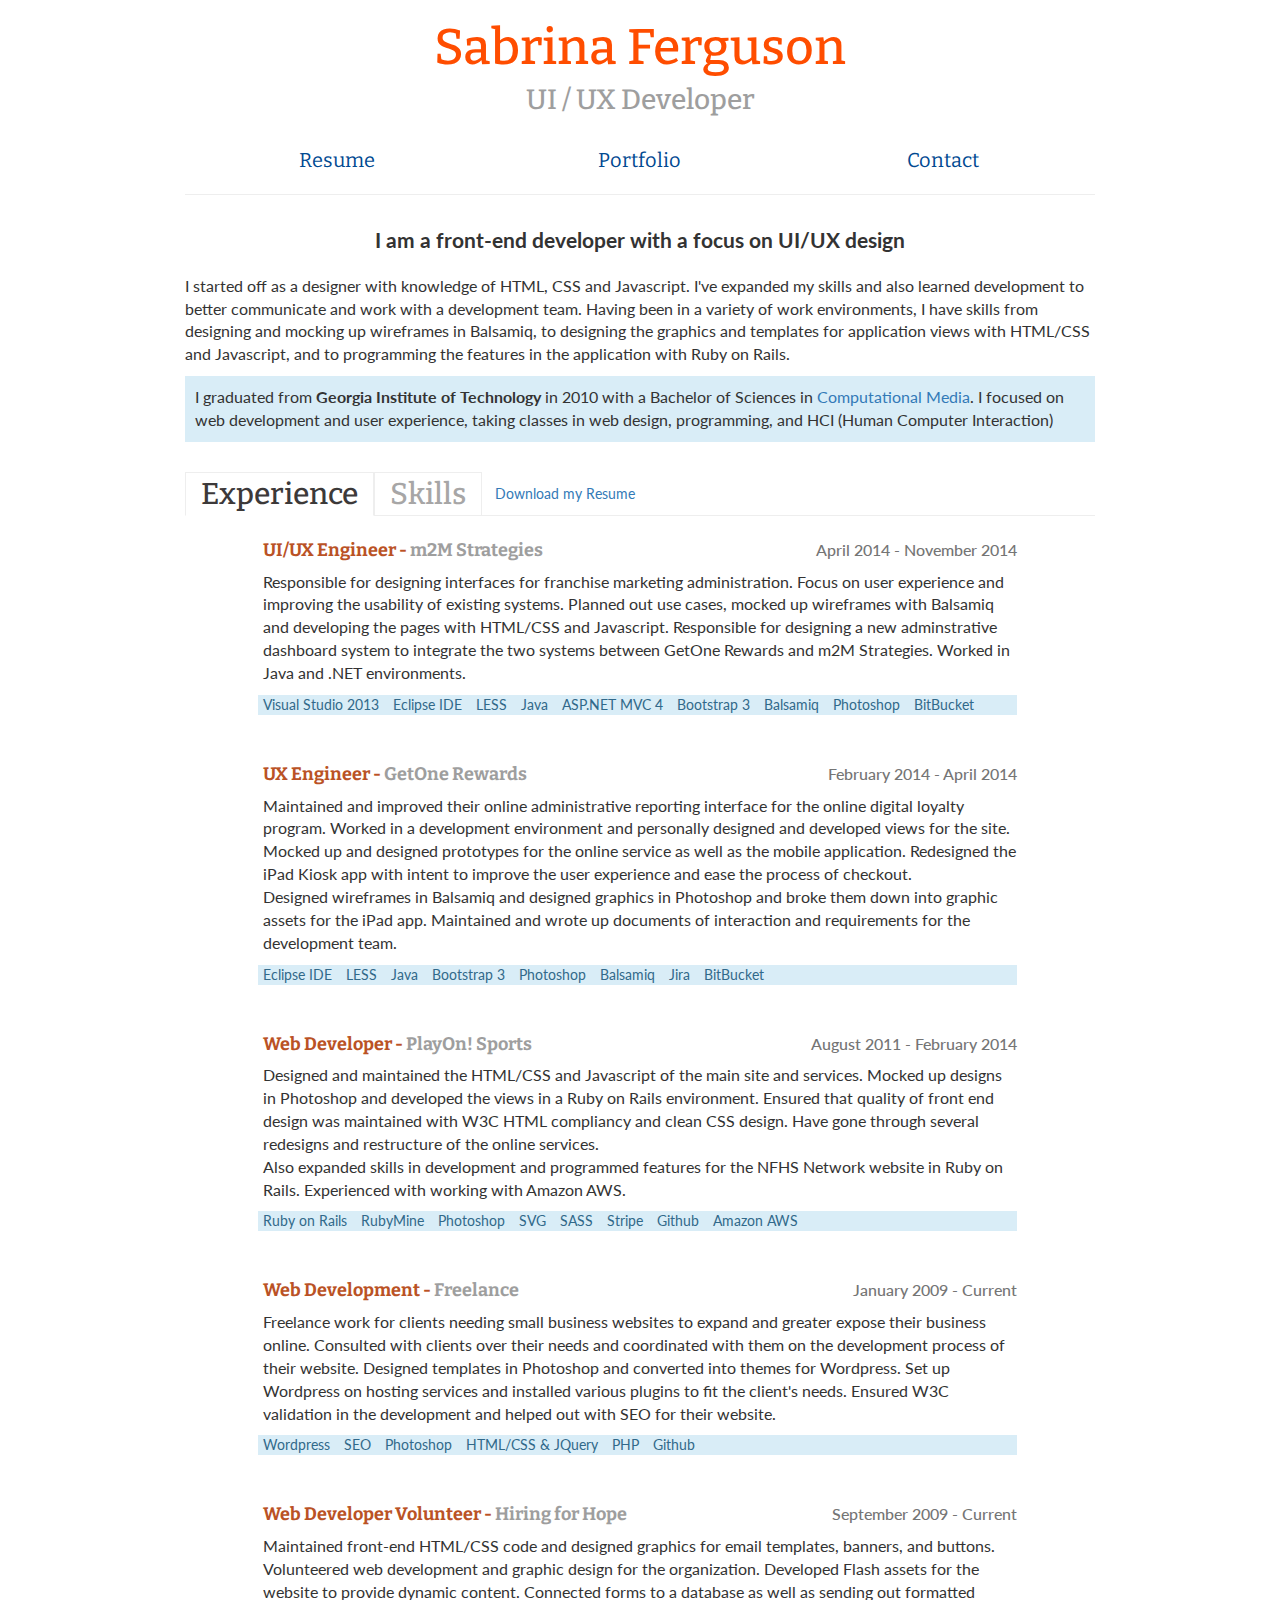
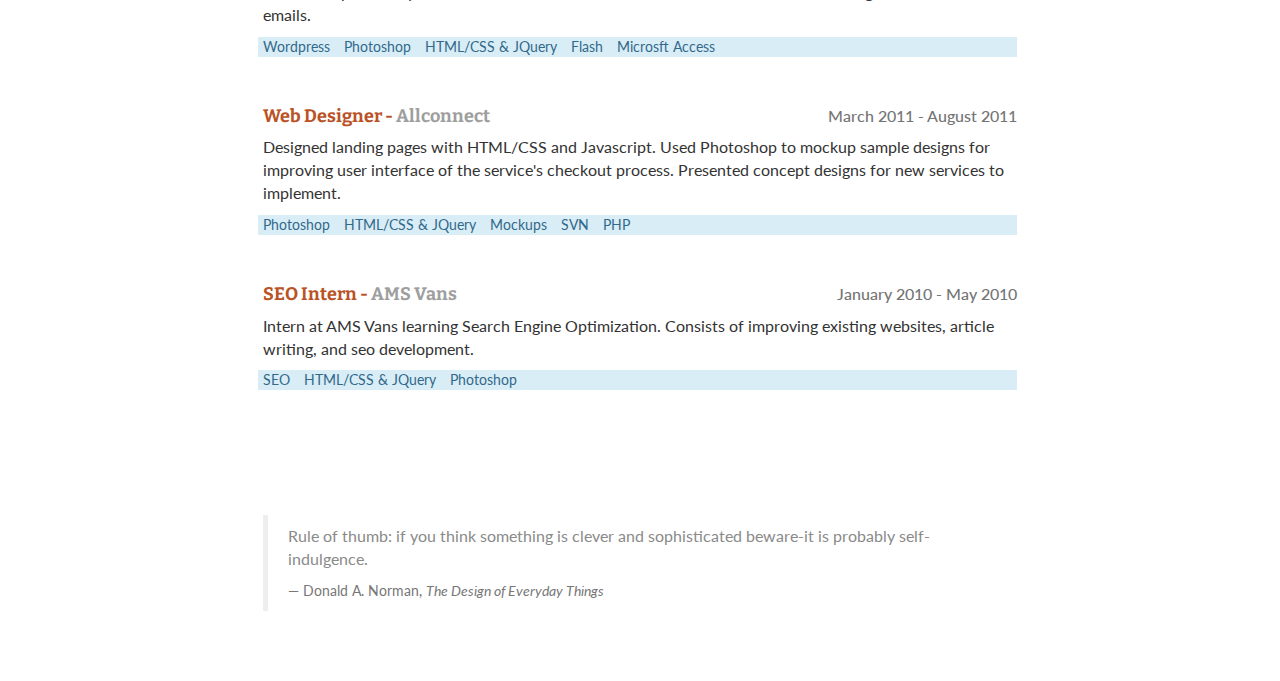
==== index.html @ 0157bbe9 "First commit" ====
<!DOCTYPE html>
<html lang="en">
  <head>
    <meta charset="utf-8">
    <meta http-equiv="X-UA-Compatible" content="IE=edge">
    <meta name="viewport" content="width=device-width, initial-scale=1">
    <title>Sabrina Ferguson - Portfolio</title>

    <link href="css/bootstrap.min.css" rel="stylesheet">
    <link href='http://fonts.googleapis.com/css?family=Lato:400,700|Bitter:400,700' rel='stylesheet' type='text/css'>
    <link href="css/style.css" rel="stylesheet">

    <!--[if lt IE 9]>
      <script src="https://oss.maxcdn.com/html5shiv/3.7.2/html5shiv.min.js"></script>
      <script src="https://oss.maxcdn.com/respond/1.4.2/respond.min.js"></script>
    <![endif]-->
  </head>
  <body>
    
    <div class="container">
      <div class="row header">
        <div class="col-md-12">
          <h1 class="name">Sabrina Ferguson</h1>
          <h2 class="role">UI / UX Developer</h2>
        </div>
      </div><!-- header -->
      <div class="row navigation">
        <div class="col-md-4 col-xs-12">
          <a href="index.html" class="serif">Resume</a>
        </div>
        <div class="col-md-4 col-xs-12">
          <a href="portfolio.html" class="serif">Portfolio</a>
        </div>
        <div class="col-md-4 col-xs-12">
          <a href="contact.html" class="serif">Contact</a>
        </div>
      </div>
      <hr>
      <div class="row body">
        <div class="col-md-12">
          <p class="lead text-center"><strong>I am a front-end developer with a focus on UI/UX design</strong></p>
          <p>I started off as a designer with knowledge of HTML, CSS and Javascript. I've expanded my skills and also learned development to better communicate and work with a development team. Having been in a variety of work environments, I have skills from designing and mocking up wireframes in Balsamiq, to designing the graphics and templates for application views with HTML/CSS and Javascript, and to programming the features in the application with Ruby on Rails.</p>
          <p class="bg-info school">I graduated from <strong>Georgia Institute of Technology</strong> in 2010 with a Bachelor of Sciences in <a href="http://cm.lmc.gatech.edu/" target="_blank" title="Learn more about Computational Media">Computational Media</a>. I focused on web development and user experience, taking classes in web design, programming, and HCI (Human Computer Interaction)</p>
          <br>
          <ul class="resume-tabs">            
            <li>
              <h2 class="experience-tab active">Experience</h2>
            </li>
            <li>
              <h2 class="skills-tab">Skills</h2>
            </li>
            <li>
              <a href="Sabrina-Resume-2014.pdf" class="resume-download btn btn-link" target="_blank" title="Sabrina Ferguon - Resume">Download my Resume</a>
            </li>
          </ul>
          <div class="row experience-body">
            <div class="job col-md-10 col-md-offset-1">
              <div class="row">
                <div class="col-md-8 col-xs-12">
                  <h4 class="position pull-left">UI/UX Engineer - <span class="company">m2M Strategies</span></h4>
                </div>
                <div class="col-md-4 col-xs-12">
                  <h6 class="date pull-right">April 2014 - November 2014</h6>
                </div>
              </div>
              <div class="row">
                <div class="col-md-12">
                  <p>Responsible for designing interfaces for franchise marketing administration. 
Focus on user experience and improving the usability of existing systems. Planned out use cases, mocked up wireframes with Balsamiq and developing the pages with HTML/CSS and Javascript. Responsible for designing a new adminstrative dashboard system to integrate the two systems between GetOne Rewards and m2M Strategies. Worked in Java and .NET environments.</p>
                  <ul class="list-inline bg-info">
                    <li>Visual Studio 2013</li>
                    <li>Eclipse IDE</li>
                    <li>LESS</li>
                    <li>Java</li>
                    <li>ASP.NET MVC 4</li>
                    <li>Bootstrap 3</li>
                    <li>Balsamiq</li>
                    <li>Photoshop</li>
                    <li>BitBucket</li>
                  </ul>
                </div>
              </div>          
            </div><!-- job -->
            <div class="job col-md-10 col-md-offset-1">
              <div class="row">
                <div class="col-md-8 col-xs-12">
                  <h4 class="position pull-left">UX Engineer - <span class="company">GetOne Rewards</span></h4>
                </div>
                <div class="col-md-4 col-xs-12">
                  <h6 class="date pull-right">February 2014 - April 2014</h6>
                </div>
              </div>
              <div class="row">
                <div class="col-md-12">
                  <p>Maintained and improved their online administrative reporting interface for the online digital loyalty program. Worked in a development environment and personally designed and developed views for the site. Mocked up and designed prototypes for the online service as well as the mobile application. Redesigned the iPad Kiosk app with intent to improve the user experience and ease the process of checkout. <br>Designed wireframes in Balsamiq and designed graphics in Photoshop and broke them down into graphic assets for the iPad app. Maintained and wrote up documents of interaction and requirements for the development team.</p>
                  <ul class="list-inline bg-info">
                    <li>Eclipse IDE</li>
                    <li>LESS</li>
                    <li>Java</li>
                    <li>Bootstrap 3</li>
                    <li>Photoshop</li>
                    <li>Balsamiq</li>
                    <li>Jira</li>
                    <li>BitBucket</li>
                  </ul>
                </div>
              </div>          
            </div><!-- job -->
            <div class="job col-md-10 col-md-offset-1">
              <div class="row">
                <div class="col-md-8 col-xs-12">
                  <h4 class="position pull-left">Web Developer - <span class="company">PlayOn! Sports</span></h4>
                </div>
                <div class="col-md-4 col-xs-12">
                  <h6 class="date pull-right">August 2011 - February 2014</h6>
                </div>
              </div>
              <div class="row">
                <div class="col-md-12">
                  <p>Designed and maintained the HTML/CSS and Javascript of the main site and services. Mocked up designs in Photoshop and developed the views in a Ruby on Rails environment. Ensured that quality of front end design was maintained with W3C HTML compliancy and clean CSS design. Have gone through several redesigns and restructure of the online services.<br>Also expanded skills in development and programmed features for the NFHS Network website in Ruby on Rails. Experienced with working with Amazon AWS.</p>
                  <ul class="list-inline bg-info">
                    <li>Ruby on Rails</li>
                    <li>RubyMine</li>
                    <li>Photoshop</li>
                    <li>SVG</li>
                    <li>SASS</li>
                    <li>Stripe</li>
                    <li>Github</li>
                    <li>Amazon AWS</li>
                  </ul>
                </div>
              </div>          
            </div><!-- job -->
            <div class="job col-md-10 col-md-offset-1">
              <div class="row">
                <div class="col-md-8 col-xs-12">
                  <h4 class="position pull-left pull-left">Web Development - <span class="company">Freelance</span></h4>
                </div>
                <div class="col-md-4 col-xs-12">
                  <h6 class="date pull-right">January 2009 - Current</h6>
                </div>
              </div>
              <div class="row">
                <div class="col-md-12">
                  <p>Freelance work for clients needing small business websites to expand and greater expose their business online. Consulted with clients over their needs and coordinated with them on the development process of their website. Designed templates in Photoshop and converted into themes for Wordpress. Set up Wordpress on hosting services and installed various plugins to fit the client's needs. Ensured W3C validation in the development and helped out with SEO for their website.</p>
                  <ul class="list-inline bg-info">
                    <li>Wordpress</li>
                    <li>SEO</li>
                    <li>Photoshop</li>
                    <li>HTML/CSS &amp; JQuery</li>
                    <li>PHP</li>
                    <li>Github</li>
                  </ul>
                </div>
              </div>          
            </div><!-- job -->
            <div class="job col-md-10 col-md-offset-1">
              <div class="row">
                <div class="col-md-8 col-xs-12">
                  <h4 class="position pull-left">Web Developer Volunteer - <span class="company">Hiring for Hope</span></h4>
                </div>
                <div class="col-md-4 col-xs-12">
                  <h6 class="date pull-right">September 2009 - Current</h6>
                </div>
              </div>
              <div class="row">
                <div class="col-md-12">
                  <p>Maintained front-end HTML/CSS code and designed graphics for email templates, banners, and buttons. Volunteered web development and graphic design for the organization. Developed Flash assets for the website to provide dynamic content. Connected forms to a database as well as sending out formatted emails. </p>
                  <ul class="list-inline bg-info">
                    <li>Wordpress</li>
                    <li>Photoshop</li>
                    <li>HTML/CSS &amp; JQuery</li>
                    <li>Flash</li>
                    <li>Microsft Access</li>
                  </ul>
                </div>
              </div>          
            </div><!-- job -->
            <div class="job col-md-10 col-md-offset-1">
              <div class="row">
                <div class="col-md-8 col-xs-12">
                  <h4 class="position pull-left">Web Designer - <span class="company">Allconnect</span></h4>
                </div>
                <div class="col-md-4 col-xs-12">
                  <h6 class="date pull-right">March 2011 - August 2011</h6>
                </div>
              </div>
              <div class="row">
                <div class="col-md-12">
                  <p>Designed landing pages with HTML/CSS and Javascript. Used Photoshop to mockup sample designs for improving user interface of the service's checkout process. Presented concept designs for new services to implement.</p>
                  <ul class="list-inline bg-info">
                    <li>Photoshop</li>
                    <li>HTML/CSS &amp; JQuery</li>
                    <li>Mockups</li>
                    <li>SVN</li>
                    <li>PHP</li>
                  </ul>
                </div>
              </div>          
            </div><!-- job -->
            <div class="job col-md-10 col-md-offset-1">
              <div class="row">
                <div class="col-md-8 col-xs-12">
                  <h4 class="position pull-left">SEO Intern - <span class="company">AMS Vans</span></h4>
                </div>
                <div class="col-md-4 col-xs-12">
                  <h6 class="date pull-right">January 2010 - May 2010</h6>
                </div>
              </div>
              <div class="row">
                <div class="col-md-12">
                  <p>Intern at AMS Vans learning Search Engine Optimization. Consists of improving existing websites, article writing, and seo development.</p>
                  <ul class="list-inline bg-info">
                    <li>SEO</li>
                    <li>HTML/CSS &amp; JQuery</li>
                    <li>Photoshop</li>
                  </ul>
                </div>
              </div>          
            </div><!-- job -->
          </div>
          <div class="row skills-body">
            <div class="col-md-10 col-md-offset-1">
              <br>
              <div class="row">
                <div class="col-md-6 col-xs-12">
                  <h4><strong>Technologies</strong></h4>
                  <ul>
                    <li>Ruby On Rails</li>
                    <li>HTML</li>
                    <li>CSS</li>
                    <li>SASS/LESS</li>
                    <li>Javascript</li>
                    <li>Wordpress</li>                    
                    <li>Java</li>
                    <li>Linux</li>
                    <li>Mac</li>
                    <li>PHP</li>
                    <li>MySQL</li>
                    <li>ASP.NET</li>
                    <li>Apache</li>
                    <li>C/C++</li>
                  </ul>
                </div>
                <div class="col-md-6 col-xs-12">
                  <h4><strong>Tools</strong></h4>
                  <ul>
                    <li>Balsamiq</li>
                    <li>Github</li>
                    <li>Sublime Text Editor</li>
                    <li>TextMate</li>
                    <li>Eclipse IDE</li>
                    <li>Visual Studio 2013</li>
                    <li>RubyMine</li>
                    <li>Adobe Photoshop</li>
                    <li>Adobe Illustrator</li>
                    <li>Adobe InDesign</li>
                    <li>Adobe DreamWeaver</li>
                  </ul>
                </div>
              </div>              
            </div>
          </div>
        </div>
      </div><!-- body -->
      <div class="row footer">
		  <div class="col-md-10 col-md-offset-1">
		    <blockquote>
		      <p>Rule of thumb: if you think something is clever and sophisticated beware-it is probably self-indulgence.</p>
		      <footer>Donald A. Norman, <cite title="The Design of Everyday Things">The Design of Everyday Things</cite></footer>
		    </blockquote>
		  </div>
      </div><!-- footer -->
    </div>
    
    <script src="js/jquery-2.1.1.min.js"></script>
    <script>
      $('.skills-tab').click(function() {
        if ($(this).hasClass('active')) {
          return false;
        } else {
          $(this).addClass('active');
          $('.experience-tab').removeClass('active');
          $('.experience-body').hide();
          $('.skills-body').show();
          return false;
        }
      });
      $('.experience-tab').click(function() {
        if ($(this).hasClass('active')) {
          return false;
        } else {
          $(this).addClass('active');
          $('.skills-tab').removeClass('active');
          $('.skills-body').hide();
          $('.experience-body').show();
          return false;
        }
      });
    </script>

    <script>
      (function(i,s,o,g,r,a,m){i['GoogleAnalyticsObject']=r;i[r]=i[r]||function(){
      (i[r].q=i[r].q||[]).push(arguments)},i[r].l=1*new Date();a=s.createElement(o),
      m=s.getElementsByTagName(o)[0];a.async=1;a.src=g;m.parentNode.insertBefore(a,m)
      })(window,document,'script','//www.google-analytics.com/analytics.js','ga');

      ga('create', 'UA-56760491-1', 'auto');
      ga('require', 'displayfeatures');
      ga('require', 'linkid', 'linkid.js');
      ga('send', 'pageview');

    </script>
  </body>
</html>
---- css/style.css ----
body {
	font-family: 'Lato', sans-serif;
}


@media (min-width: 768px) {
  .container {
    width: 750px;
  }
}
@media (min-width: 992px) {
  .container {
    width: 970px;
  }
}
@media (min-width: 1200px) {
  .container {
    width: 940px;
  }
}

h1,h2,h3,h4,h5,h6, .serif {
	font-family: 'Bitter', serif;
}
p {
	font-family: 'Lato', sans-serif;
	font-size: 16px;
}

/*** HEADER ***/
h1.name, h2.role {
	text-align: center;
	cursor: default;
}
h1.name {
	font-size: 50px;
	color: #FF4D00;
}
h2.role {
	font-size: 28px;
	margin-top: 0;
	color: #9E9E9E;
}

/*** NAVIGATION ***/
.navigation {
	margin: 20px 0;
	text-align: center;
}
.navigation a:link,
.navigation a:visited {
	font-size: 20px;
	color: #004991;
	padding: 10px 20px;
}
.navigation a:hover {
	color: #006BD6;
}

/*** BODY ***/
.body {
	margin-top: 30px;
}

.school {
  padding: 10px;
}

.resume-download {
	margin-top: 5px;
}
.resume-tabs {
  width: 100%;
  margin: 0;
  padding: 0;
  list-style-type: none;
  border-bottom: 1px solid #eee;
  height: 44px;
}
.resume-tabs li {
  float: left;
  display: block;
}
.skills-body {
  display: none;
}
.skills-body ul li {
	font-size: 16px;
}
.experience-tab,
.skills-tab {
  padding: 5px 15px;
  height: 44px;
  display: block;
  border: 1px solid #eee;
  margin: 0;
  margin-bottom: -1px;
  color: #a7a6a6;
  cursor: pointer;
}
.resume-tabs li .active {
  border-bottom: 1px solid #fff;
  color: #3c3939;
}

/*** JOB ***/
.job {
	margin-top: 15px;
	margin-bottom: 15px;
}
.position {
	color: #BA5225;
	font-weight: bold;
}
.company {
	color: #9E9E9E;
}
.date {
	color: #757575;
	font-size: 16px;
	font-family: 'Lato', sans-serif;
}
.job .list-inline {
	color: #31698a;
}

/*** WORK ***/
.work {
	margin-top: 15px;
	margin-bottom: 15px;
}
.preview-work {
	text-align: center;
}
.img-preview {
	display: block;
	position: relative;
}
.img-preview:hover {
	background: url(../img/img-preview.png);
}
.preview-shadow {
	position: absolute;
	background: none;
	display: none;
}

/*** FOOTER ***/
.footer {
	padding: 100px 0 50px 0;
}
.footer blockquote {
	color: #8A8A8A;
}
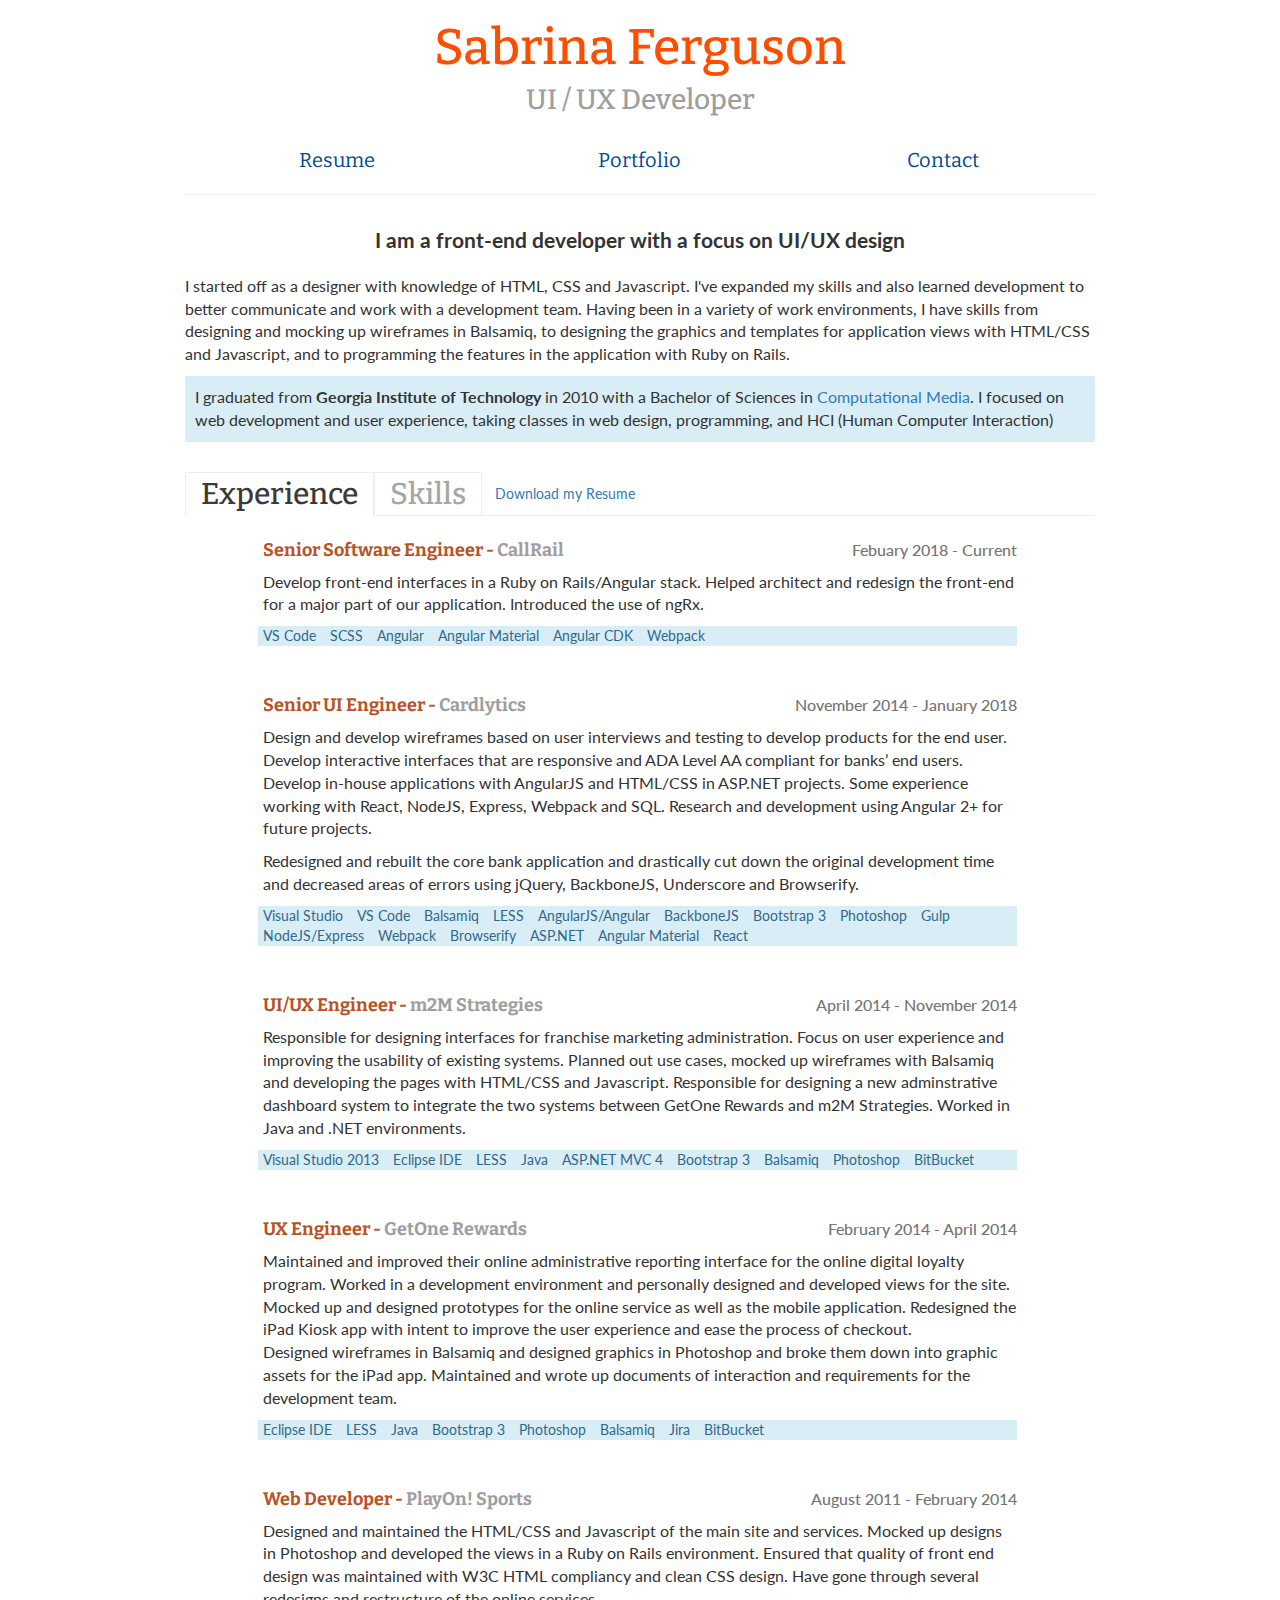
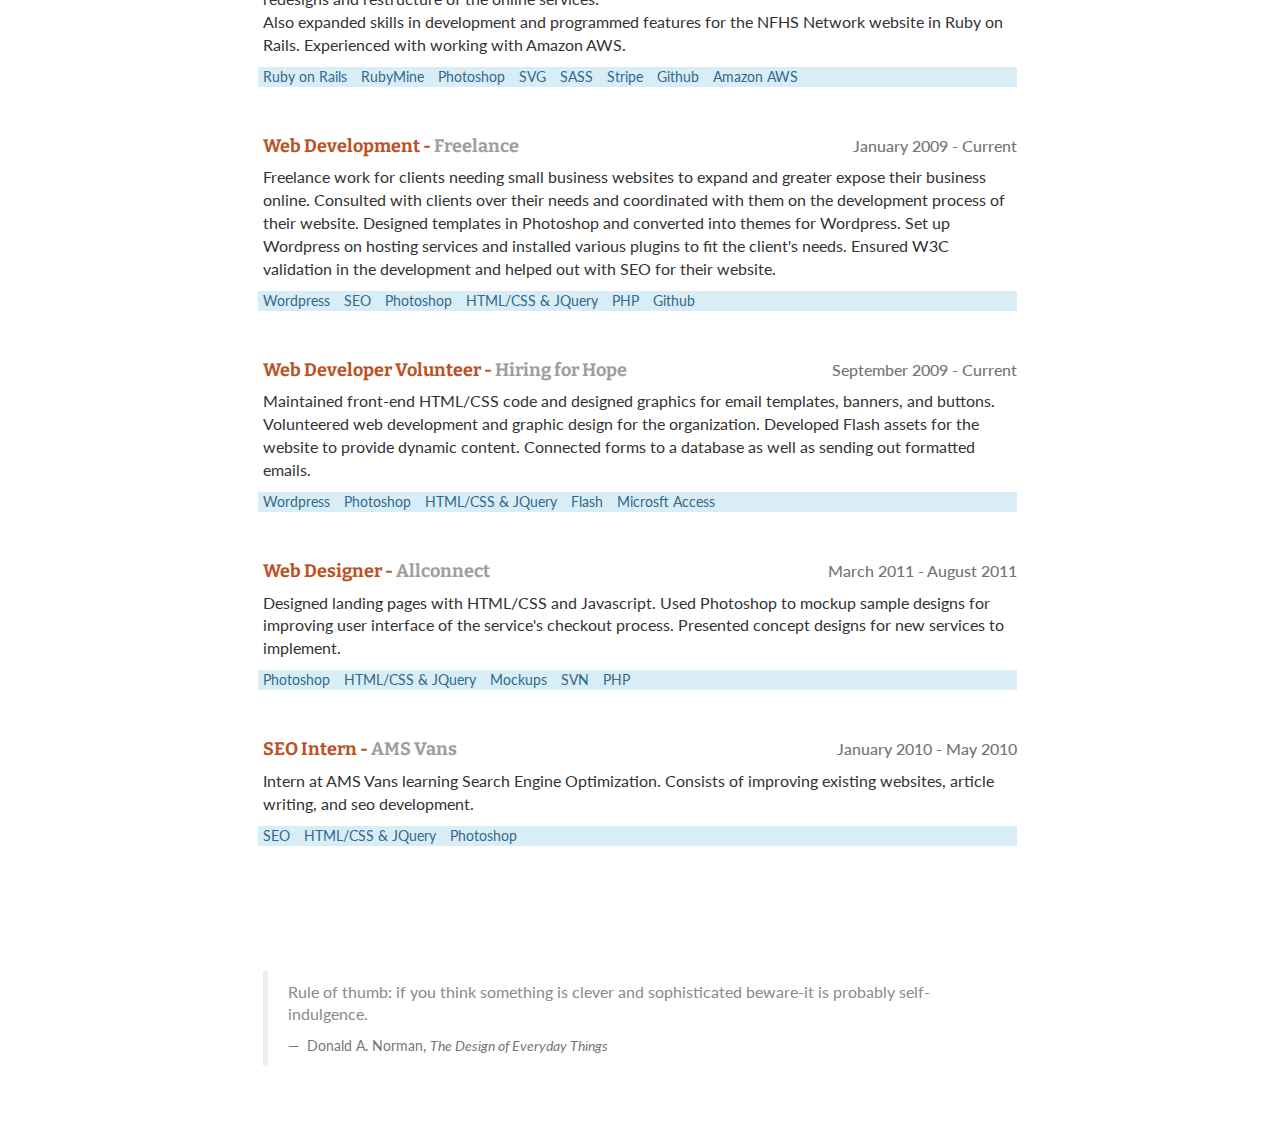
==== commit b4afd7d1: "Update website with latest files from old host" ====
--- a/index.html
+++ b/index.html
@@ -1,14 +1,18 @@
 <!DOCTYPE html>
 <html lang="en">
   <head>
-    <meta charset="utf-8">
-    <meta http-equiv="X-UA-Compatible" content="IE=edge">
-    <meta name="viewport" content="width=device-width, initial-scale=1">
+    <meta charset="utf-8" />
+    <meta http-equiv="X-UA-Compatible" content="IE=edge" />
+    <meta name="viewport" content="width=device-width, initial-scale=1" />
     <title>Sabrina Ferguson - Portfolio</title>
 
-    <link href="css/bootstrap.min.css" rel="stylesheet">
-    <link href='http://fonts.googleapis.com/css?family=Lato:400,700|Bitter:400,700' rel='stylesheet' type='text/css'>
-    <link href="css/style.css" rel="stylesheet">
+    <link href="css/bootstrap.min.css" rel="stylesheet" />
+    <link
+      href="http://fonts.googleapis.com/css?family=Lato:400,700|Bitter:400,700"
+      rel="stylesheet"
+      type="text/css"
+    />
+    <link href="css/style.css" rel="stylesheet" />
 
     <!--[if lt IE 9]>
       <script src="https://oss.maxcdn.com/html5shiv/3.7.2/html5shiv.min.js"></script>
@@ -16,14 +20,14 @@
     <![endif]-->
   </head>
   <body>
-    
     <div class="container">
       <div class="row header">
         <div class="col-md-12">
           <h1 class="name">Sabrina Ferguson</h1>
           <h2 class="role">UI / UX Developer</h2>
         </div>
-      </div><!-- header -->
+      </div>
+      <!-- header -->
       <div class="row navigation">
         <div class="col-md-4 col-xs-12">
           <a href="index.html" class="serif">Resume</a>
@@ -35,14 +39,36 @@
           <a href="contact.html" class="serif">Contact</a>
         </div>
       </div>
-      <hr>
+      <hr />
       <div class="row body">
         <div class="col-md-12">
-          <p class="lead text-center"><strong>I am a front-end developer with a focus on UI/UX design</strong></p>
-          <p>I started off as a designer with knowledge of HTML, CSS and Javascript. I've expanded my skills and also learned development to better communicate and work with a development team. Having been in a variety of work environments, I have skills from designing and mocking up wireframes in Balsamiq, to designing the graphics and templates for application views with HTML/CSS and Javascript, and to programming the features in the application with Ruby on Rails.</p>
-          <p class="bg-info school">I graduated from <strong>Georgia Institute of Technology</strong> in 2010 with a Bachelor of Sciences in <a href="http://cm.lmc.gatech.edu/" target="_blank" title="Learn more about Computational Media">Computational Media</a>. I focused on web development and user experience, taking classes in web design, programming, and HCI (Human Computer Interaction)</p>
-          <br>
-          <ul class="resume-tabs">            
+          <p class="lead text-center">
+            <strong
+              >I am a front-end developer with a focus on UI/UX design</strong
+            >
+          </p>
+          <p>
+            I started off as a designer with knowledge of HTML, CSS and
+            Javascript. I've expanded my skills and also learned development to
+            better communicate and work with a development team. Having been in
+            a variety of work environments, I have skills from designing and
+            mocking up wireframes in Balsamiq, to designing the graphics and
+            templates for application views with HTML/CSS and Javascript, and to
+            programming the features in the application with Ruby on Rails.
+          </p>
+          <p class="bg-info school">
+            I graduated from <strong>Georgia Institute of Technology</strong> in
+            2010 with a Bachelor of Sciences in
+            <a
+              href="http://cm.lmc.gatech.edu/"
+              target="_blank"
+              title="Learn more about Computational Media"
+              >Computational Media</a
+            >. I focused on web development and user experience, taking classes
+            in web design, programming, and HCI (Human Computer Interaction)
+          </p>
+          <br />
+          <ul class="resume-tabs">
             <li>
               <h2 class="experience-tab active">Experience</h2>
             </li>
@@ -50,14 +76,103 @@
               <h2 class="skills-tab">Skills</h2>
             </li>
             <li>
-              <a href="Sabrina-Resume-2014.pdf" class="resume-download btn btn-link" target="_blank" title="Sabrina Ferguon - Resume">Download my Resume</a>
+              <a
+                href="Sabrina_Ferguson_Resume.pdf"
+                class="resume-download btn btn-link"
+                target="_blank"
+                title="Sabrina Ferguon - Resume"
+                >Download my Resume</a
+              >
             </li>
           </ul>
           <div class="row experience-body">
             <div class="job col-md-10 col-md-offset-1">
               <div class="row">
                 <div class="col-md-8 col-xs-12">
-                  <h4 class="position pull-left">UI/UX Engineer - <span class="company">m2M Strategies</span></h4>
+                  <h4 class="position pull-left">
+                    Senior Software Engineer -
+                    <span class="company">CallRail</span>
+                  </h4>
+                </div>
+                <div class="col-md-4 col-xs-12">
+                  <h6 class="date pull-right">Febuary 2018 - Current</h6>
+                </div>
+              </div>
+              <div class="row">
+                <div class="col-md-12">
+                  <p>
+                    Develop front-end interfaces in a Ruby on Rails/Angular
+                    stack. Helped architect and redesign the front-end for a
+                    major part of our application. Introduced the use of ngRx.
+                  </p>
+                  <ul class="list-inline bg-info">
+                    <li>VS Code</li>
+                    <li>SCSS</li>
+                    <li>Angular</li>
+                    <li>Angular Material</li>
+                    <li>Angular CDK</li>
+                    <li>Webpack</li>
+                  </ul>
+                </div>
+              </div>
+            </div>
+            <!-- job -->
+            <div class="job col-md-10 col-md-offset-1">
+              <div class="row">
+                <div class="col-md-8 col-xs-12">
+                  <h4 class="position pull-left">
+                    Senior UI Engineer - <span class="company">Cardlytics</span>
+                  </h4>
+                </div>
+                <div class="col-md-4 col-xs-12">
+                  <h6 class="date pull-right">November 2014 - January 2018</h6>
+                </div>
+              </div>
+              <div class="row">
+                <div class="col-md-12">
+                  <p>
+                    Design and develop wireframes based on user interviews and
+                    testing to develop products for the end user. Develop
+                    interactive interfaces that are responsive and ADA Level AA
+                    compliant for banks’ end users. Develop in-house
+                    applications with AngularJS and HTML/CSS in ASP.NET
+                    projects. Some experience working with React, NodeJS,
+                    Express, Webpack and SQL. Research and development using
+                    Angular 2+ for future projects.
+                  </p>
+                  <p>
+                    Redesigned and rebuilt the core bank application and
+                    drastically cut down the original development time and
+                    decreased areas of errors using jQuery, BackboneJS,
+                    Underscore and Browserify.
+                  </p>
+                  <ul class="list-inline bg-info">
+                    <li>Visual Studio</li>
+                    <li>VS Code</li>
+                    <li>Balsamiq</li>
+                    <li>LESS</li>
+                    <li>AngularJS/Angular</li>
+                    <li>BackboneJS</li>
+                    <li>Bootstrap 3</li>
+                    <li>Photoshop</li>
+                    <li>Gulp</li>
+                    <li>NodeJS/Express</li>
+                    <li>Webpack</li>
+                    <li>Browserify</li>
+                    <li>ASP.NET</li>
+                    <li>Angular Material</li>
+                    <li>React</li>
+                  </ul>
+                </div>
+              </div>
+            </div>
+            <!-- job -->
+            <div class="job col-md-10 col-md-offset-1">
+              <div class="row">
+                <div class="col-md-8 col-xs-12">
+                  <h4 class="position pull-left">
+                    UI/UX Engineer - <span class="company">m2M Strategies</span>
+                  </h4>
                 </div>
                 <div class="col-md-4 col-xs-12">
                   <h6 class="date pull-right">April 2014 - November 2014</h6>
@@ -65,8 +180,16 @@
               </div>
               <div class="row">
                 <div class="col-md-12">
-                  <p>Responsible for designing interfaces for franchise marketing administration. 
-Focus on user experience and improving the usability of existing systems. Planned out use cases, mocked up wireframes with Balsamiq and developing the pages with HTML/CSS and Javascript. Responsible for designing a new adminstrative dashboard system to integrate the two systems between GetOne Rewards and m2M Strategies. Worked in Java and .NET environments.</p>
+                  <p>
+                    Responsible for designing interfaces for franchise marketing
+                    administration. Focus on user experience and improving the
+                    usability of existing systems. Planned out use cases, mocked
+                    up wireframes with Balsamiq and developing the pages with
+                    HTML/CSS and Javascript. Responsible for designing a new
+                    adminstrative dashboard system to integrate the two systems
+                    between GetOne Rewards and m2M Strategies. Worked in Java
+                    and .NET environments.
+                  </p>
                   <ul class="list-inline bg-info">
                     <li>Visual Studio 2013</li>
                     <li>Eclipse IDE</li>
@@ -79,12 +202,15 @@
                     <li>BitBucket</li>
                   </ul>
                 </div>
-              </div>          
-            </div><!-- job -->
-            <div class="job col-md-10 col-md-offset-1">
-              <div class="row">
-                <div class="col-md-8 col-xs-12">
-                  <h4 class="position pull-left">UX Engineer - <span class="company">GetOne Rewards</span></h4>
+              </div>
+            </div>
+            <!-- job -->
+            <div class="job col-md-10 col-md-offset-1">
+              <div class="row">
+                <div class="col-md-8 col-xs-12">
+                  <h4 class="position pull-left">
+                    UX Engineer - <span class="company">GetOne Rewards</span>
+                  </h4>
                 </div>
                 <div class="col-md-4 col-xs-12">
                   <h6 class="date pull-right">February 2014 - April 2014</h6>
@@ -92,7 +218,19 @@
               </div>
               <div class="row">
                 <div class="col-md-12">
-                  <p>Maintained and improved their online administrative reporting interface for the online digital loyalty program. Worked in a development environment and personally designed and developed views for the site. Mocked up and designed prototypes for the online service as well as the mobile application. Redesigned the iPad Kiosk app with intent to improve the user experience and ease the process of checkout. <br>Designed wireframes in Balsamiq and designed graphics in Photoshop and broke them down into graphic assets for the iPad app. Maintained and wrote up documents of interaction and requirements for the development team.</p>
+                  <p>
+                    Maintained and improved their online administrative
+                    reporting interface for the online digital loyalty program.
+                    Worked in a development environment and personally designed
+                    and developed views for the site. Mocked up and designed
+                    prototypes for the online service as well as the mobile
+                    application. Redesigned the iPad Kiosk app with intent to
+                    improve the user experience and ease the process of
+                    checkout. <br />Designed wireframes in Balsamiq and designed
+                    graphics in Photoshop and broke them down into graphic
+                    assets for the iPad app. Maintained and wrote up documents
+                    of interaction and requirements for the development team.
+                  </p>
                   <ul class="list-inline bg-info">
                     <li>Eclipse IDE</li>
                     <li>LESS</li>
@@ -104,12 +242,15 @@
                     <li>BitBucket</li>
                   </ul>
                 </div>
-              </div>          
-            </div><!-- job -->
-            <div class="job col-md-10 col-md-offset-1">
-              <div class="row">
-                <div class="col-md-8 col-xs-12">
-                  <h4 class="position pull-left">Web Developer - <span class="company">PlayOn! Sports</span></h4>
+              </div>
+            </div>
+            <!-- job -->
+            <div class="job col-md-10 col-md-offset-1">
+              <div class="row">
+                <div class="col-md-8 col-xs-12">
+                  <h4 class="position pull-left">
+                    Web Developer - <span class="company">PlayOn! Sports</span>
+                  </h4>
                 </div>
                 <div class="col-md-4 col-xs-12">
                   <h6 class="date pull-right">August 2011 - February 2014</h6>
@@ -117,7 +258,17 @@
               </div>
               <div class="row">
                 <div class="col-md-12">
-                  <p>Designed and maintained the HTML/CSS and Javascript of the main site and services. Mocked up designs in Photoshop and developed the views in a Ruby on Rails environment. Ensured that quality of front end design was maintained with W3C HTML compliancy and clean CSS design. Have gone through several redesigns and restructure of the online services.<br>Also expanded skills in development and programmed features for the NFHS Network website in Ruby on Rails. Experienced with working with Amazon AWS.</p>
+                  <p>
+                    Designed and maintained the HTML/CSS and Javascript of the
+                    main site and services. Mocked up designs in Photoshop and
+                    developed the views in a Ruby on Rails environment. Ensured
+                    that quality of front end design was maintained with W3C
+                    HTML compliancy and clean CSS design. Have gone through
+                    several redesigns and restructure of the online services.<br />Also
+                    expanded skills in development and programmed features for
+                    the NFHS Network website in Ruby on Rails. Experienced with
+                    working with Amazon AWS.
+                  </p>
                   <ul class="list-inline bg-info">
                     <li>Ruby on Rails</li>
                     <li>RubyMine</li>
@@ -129,12 +280,15 @@
                     <li>Amazon AWS</li>
                   </ul>
                 </div>
-              </div>          
-            </div><!-- job -->
-            <div class="job col-md-10 col-md-offset-1">
-              <div class="row">
-                <div class="col-md-8 col-xs-12">
-                  <h4 class="position pull-left pull-left">Web Development - <span class="company">Freelance</span></h4>
+              </div>
+            </div>
+            <!-- job -->
+            <div class="job col-md-10 col-md-offset-1">
+              <div class="row">
+                <div class="col-md-8 col-xs-12">
+                  <h4 class="position pull-left pull-left">
+                    Web Development - <span class="company">Freelance</span>
+                  </h4>
                 </div>
                 <div class="col-md-4 col-xs-12">
                   <h6 class="date pull-right">January 2009 - Current</h6>
@@ -142,7 +296,17 @@
               </div>
               <div class="row">
                 <div class="col-md-12">
-                  <p>Freelance work for clients needing small business websites to expand and greater expose their business online. Consulted with clients over their needs and coordinated with them on the development process of their website. Designed templates in Photoshop and converted into themes for Wordpress. Set up Wordpress on hosting services and installed various plugins to fit the client's needs. Ensured W3C validation in the development and helped out with SEO for their website.</p>
+                  <p>
+                    Freelance work for clients needing small business websites
+                    to expand and greater expose their business online.
+                    Consulted with clients over their needs and coordinated with
+                    them on the development process of their website. Designed
+                    templates in Photoshop and converted into themes for
+                    Wordpress. Set up Wordpress on hosting services and
+                    installed various plugins to fit the client's needs. Ensured
+                    W3C validation in the development and helped out with SEO
+                    for their website.
+                  </p>
                   <ul class="list-inline bg-info">
                     <li>Wordpress</li>
                     <li>SEO</li>
@@ -152,12 +316,16 @@
                     <li>Github</li>
                   </ul>
                 </div>
-              </div>          
-            </div><!-- job -->
-            <div class="job col-md-10 col-md-offset-1">
-              <div class="row">
-                <div class="col-md-8 col-xs-12">
-                  <h4 class="position pull-left">Web Developer Volunteer - <span class="company">Hiring for Hope</span></h4>
+              </div>
+            </div>
+            <!-- job -->
+            <div class="job col-md-10 col-md-offset-1">
+              <div class="row">
+                <div class="col-md-8 col-xs-12">
+                  <h4 class="position pull-left">
+                    Web Developer Volunteer -
+                    <span class="company">Hiring for Hope</span>
+                  </h4>
                 </div>
                 <div class="col-md-4 col-xs-12">
                   <h6 class="date pull-right">September 2009 - Current</h6>
@@ -165,7 +333,14 @@
               </div>
               <div class="row">
                 <div class="col-md-12">
-                  <p>Maintained front-end HTML/CSS code and designed graphics for email templates, banners, and buttons. Volunteered web development and graphic design for the organization. Developed Flash assets for the website to provide dynamic content. Connected forms to a database as well as sending out formatted emails. </p>
+                  <p>
+                    Maintained front-end HTML/CSS code and designed graphics for
+                    email templates, banners, and buttons. Volunteered web
+                    development and graphic design for the organization.
+                    Developed Flash assets for the website to provide dynamic
+                    content. Connected forms to a database as well as sending
+                    out formatted emails.
+                  </p>
                   <ul class="list-inline bg-info">
                     <li>Wordpress</li>
                     <li>Photoshop</li>
@@ -174,12 +349,15 @@
                     <li>Microsft Access</li>
                   </ul>
                 </div>
-              </div>          
-            </div><!-- job -->
-            <div class="job col-md-10 col-md-offset-1">
-              <div class="row">
-                <div class="col-md-8 col-xs-12">
-                  <h4 class="position pull-left">Web Designer - <span class="company">Allconnect</span></h4>
+              </div>
+            </div>
+            <!-- job -->
+            <div class="job col-md-10 col-md-offset-1">
+              <div class="row">
+                <div class="col-md-8 col-xs-12">
+                  <h4 class="position pull-left">
+                    Web Designer - <span class="company">Allconnect</span>
+                  </h4>
                 </div>
                 <div class="col-md-4 col-xs-12">
                   <h6 class="date pull-right">March 2011 - August 2011</h6>
@@ -187,7 +365,12 @@
               </div>
               <div class="row">
                 <div class="col-md-12">
-                  <p>Designed landing pages with HTML/CSS and Javascript. Used Photoshop to mockup sample designs for improving user interface of the service's checkout process. Presented concept designs for new services to implement.</p>
+                  <p>
+                    Designed landing pages with HTML/CSS and Javascript. Used
+                    Photoshop to mockup sample designs for improving user
+                    interface of the service's checkout process. Presented
+                    concept designs for new services to implement.
+                  </p>
                   <ul class="list-inline bg-info">
                     <li>Photoshop</li>
                     <li>HTML/CSS &amp; JQuery</li>
@@ -196,12 +379,15 @@
                     <li>PHP</li>
                   </ul>
                 </div>
-              </div>          
-            </div><!-- job -->
-            <div class="job col-md-10 col-md-offset-1">
-              <div class="row">
-                <div class="col-md-8 col-xs-12">
-                  <h4 class="position pull-left">SEO Intern - <span class="company">AMS Vans</span></h4>
+              </div>
+            </div>
+            <!-- job -->
+            <div class="job col-md-10 col-md-offset-1">
+              <div class="row">
+                <div class="col-md-8 col-xs-12">
+                  <h4 class="position pull-left">
+                    SEO Intern - <span class="company">AMS Vans</span>
+                  </h4>
                 </div>
                 <div class="col-md-4 col-xs-12">
                   <h6 class="date pull-right">January 2010 - May 2010</h6>
@@ -209,73 +395,92 @@
               </div>
               <div class="row">
                 <div class="col-md-12">
-                  <p>Intern at AMS Vans learning Search Engine Optimization. Consists of improving existing websites, article writing, and seo development.</p>
+                  <p>
+                    Intern at AMS Vans learning Search Engine Optimization.
+                    Consists of improving existing websites, article writing,
+                    and seo development.
+                  </p>
                   <ul class="list-inline bg-info">
                     <li>SEO</li>
                     <li>HTML/CSS &amp; JQuery</li>
                     <li>Photoshop</li>
                   </ul>
                 </div>
-              </div>          
-            </div><!-- job -->
+              </div>
+            </div>
+            <!-- job -->
           </div>
           <div class="row skills-body">
             <div class="col-md-10 col-md-offset-1">
-              <br>
+              <br />
               <div class="row">
                 <div class="col-md-6 col-xs-12">
                   <h4><strong>Technologies</strong></h4>
                   <ul>
+                    <li>AngularJS/Angular 2+</li>
+                    <li>React</li>
+                    <li>VueJS</li>
+                    <li>BackboneJS</li>
                     <li>Ruby On Rails</li>
+                    <li>NodeJS</li>
+                    <li>Express</li>
+                    <li>MongoDB</li>
                     <li>HTML</li>
                     <li>CSS</li>
                     <li>SASS/LESS</li>
                     <li>Javascript</li>
-                    <li>Wordpress</li>                    
+                    <li>Wordpress</li>
                     <li>Java</li>
-                    <li>Linux</li>
-                    <li>Mac</li>
                     <li>PHP</li>
                     <li>MySQL</li>
                     <li>ASP.NET</li>
-                    <li>Apache</li>
-                    <li>C/C++</li>
                   </ul>
                 </div>
                 <div class="col-md-6 col-xs-12">
                   <h4><strong>Tools</strong></h4>
                   <ul>
+                    <li>VS Code</li>
                     <li>Balsamiq</li>
                     <li>Github</li>
                     <li>Sublime Text Editor</li>
-                    <li>TextMate</li>
                     <li>Eclipse IDE</li>
-                    <li>Visual Studio 2013</li>
-                    <li>RubyMine</li>
+                    <li>Visual Studio</li>
+                    <li>Axure</li>
+                    <li>RubyMine/Webstorm</li>
                     <li>Adobe Photoshop</li>
                     <li>Adobe Illustrator</li>
                     <li>Adobe InDesign</li>
                     <li>Adobe DreamWeaver</li>
                   </ul>
                 </div>
-              </div>              
+              </div>
             </div>
           </div>
         </div>
-      </div><!-- body -->
+      </div>
+      <!-- body -->
       <div class="row footer">
-		  <div class="col-md-10 col-md-offset-1">
-		    <blockquote>
-		      <p>Rule of thumb: if you think something is clever and sophisticated beware-it is probably self-indulgence.</p>
-		      <footer>Donald A. Norman, <cite title="The Design of Everyday Things">The Design of Everyday Things</cite></footer>
-		    </blockquote>
-		  </div>
-      </div><!-- footer -->
+        <div class="col-md-10 col-md-offset-1">
+          <blockquote>
+            <p>
+              Rule of thumb: if you think something is clever and sophisticated
+              beware-it is probably self-indulgence.
+            </p>
+            <footer>
+              Donald A. Norman,
+              <cite title="The Design of Everyday Things"
+                >The Design of Everyday Things</cite
+              >
+            </footer>
+          </blockquote>
+        </div>
+      </div>
+      <!-- footer -->
     </div>
-    
+
     <script src="js/jquery-2.1.1.min.js"></script>
     <script>
-      $('.skills-tab').click(function() {
+      $('.skills-tab').click(function () {
         if ($(this).hasClass('active')) {
           return false;
         } else {
@@ -286,7 +491,7 @@
           return false;
         }
       });
-      $('.experience-tab').click(function() {
+      $('.experience-tab').click(function () {
         if ($(this).hasClass('active')) {
           return false;
         } else {
@@ -300,16 +505,30 @@
     </script>
 
     <script>
-      (function(i,s,o,g,r,a,m){i['GoogleAnalyticsObject']=r;i[r]=i[r]||function(){
-      (i[r].q=i[r].q||[]).push(arguments)},i[r].l=1*new Date();a=s.createElement(o),
-      m=s.getElementsByTagName(o)[0];a.async=1;a.src=g;m.parentNode.insertBefore(a,m)
-      })(window,document,'script','//www.google-analytics.com/analytics.js','ga');
+      (function (i, s, o, g, r, a, m) {
+        i['GoogleAnalyticsObject'] = r;
+        (i[r] =
+          i[r] ||
+          function () {
+            (i[r].q = i[r].q || []).push(arguments);
+          }),
+          (i[r].l = 1 * new Date());
+        (a = s.createElement(o)), (m = s.getElementsByTagName(o)[0]);
+        a.async = 1;
+        a.src = g;
+        m.parentNode.insertBefore(a, m);
+      })(
+        window,
+        document,
+        'script',
+        '//www.google-analytics.com/analytics.js',
+        'ga'
+      );
 
       ga('create', 'UA-56760491-1', 'auto');
       ga('require', 'displayfeatures');
       ga('require', 'linkid', 'linkid.js');
       ga('send', 'pageview');
-
     </script>
   </body>
 </html>
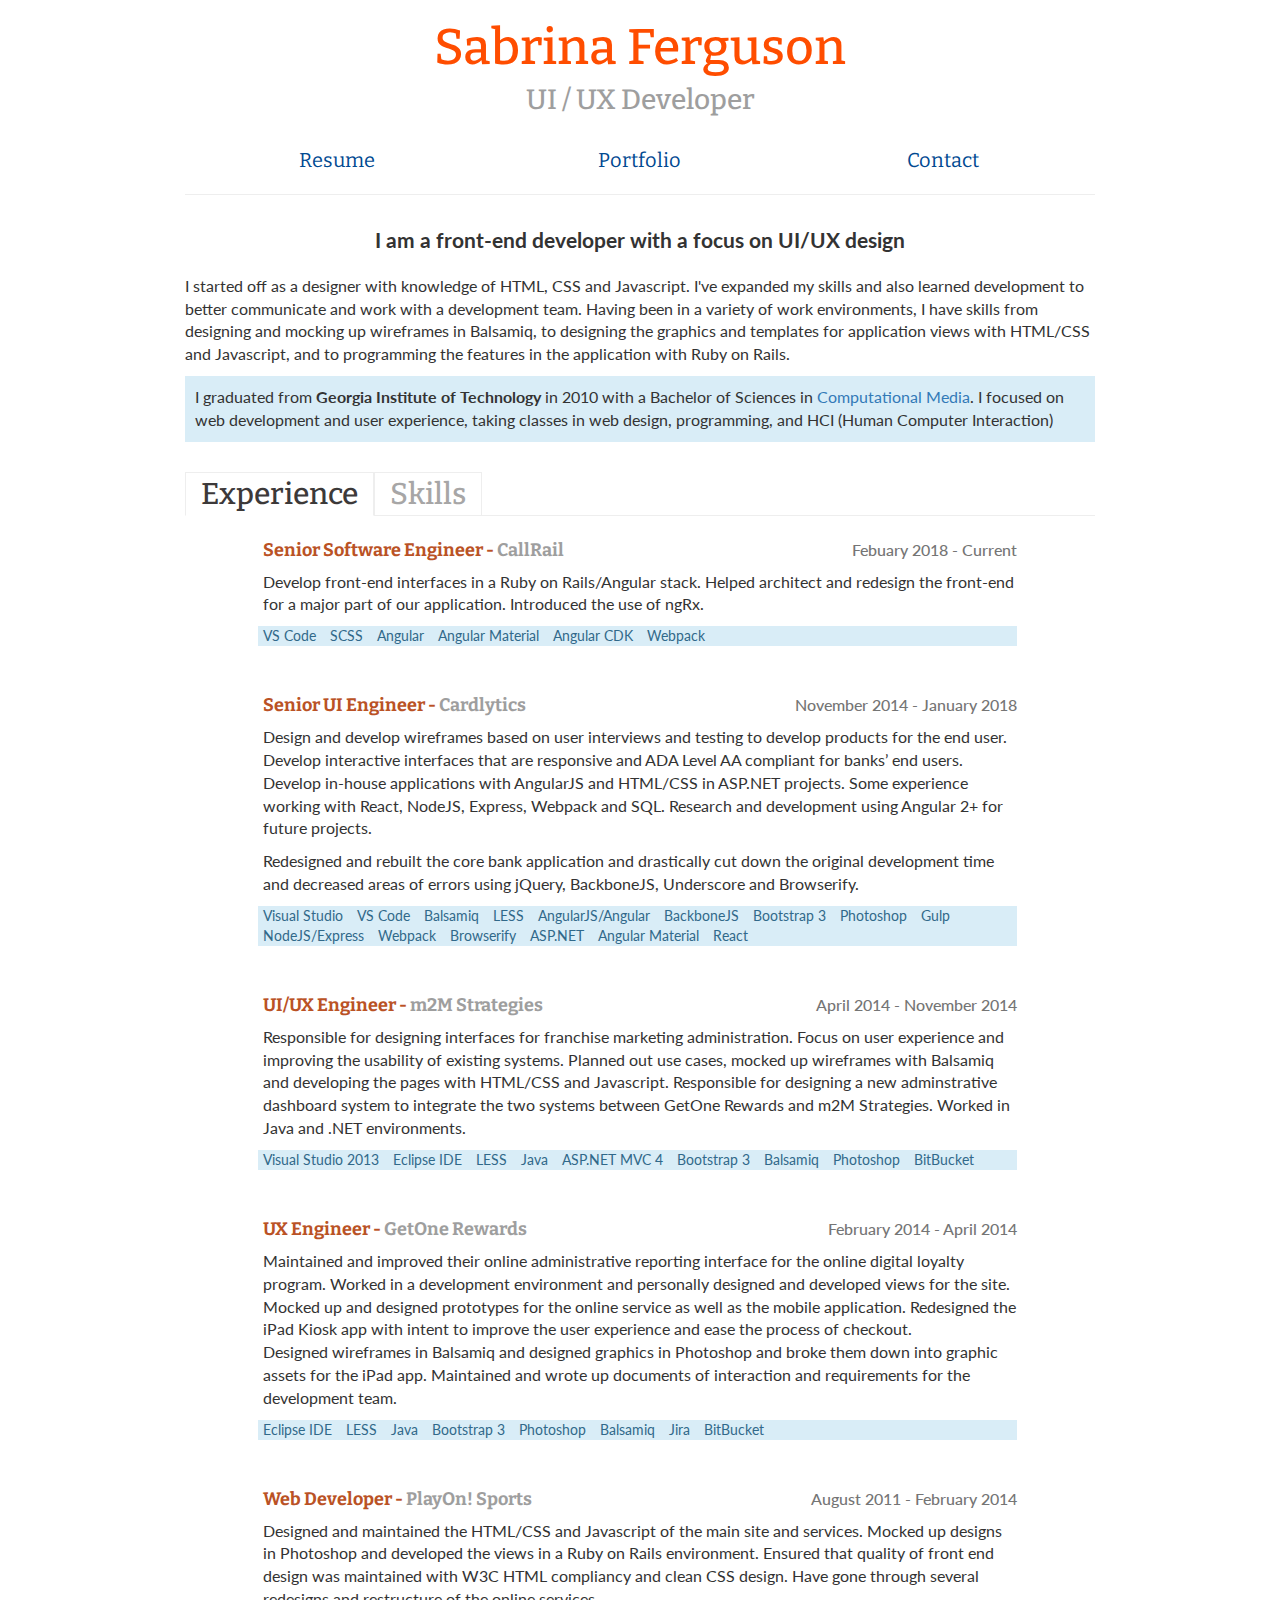
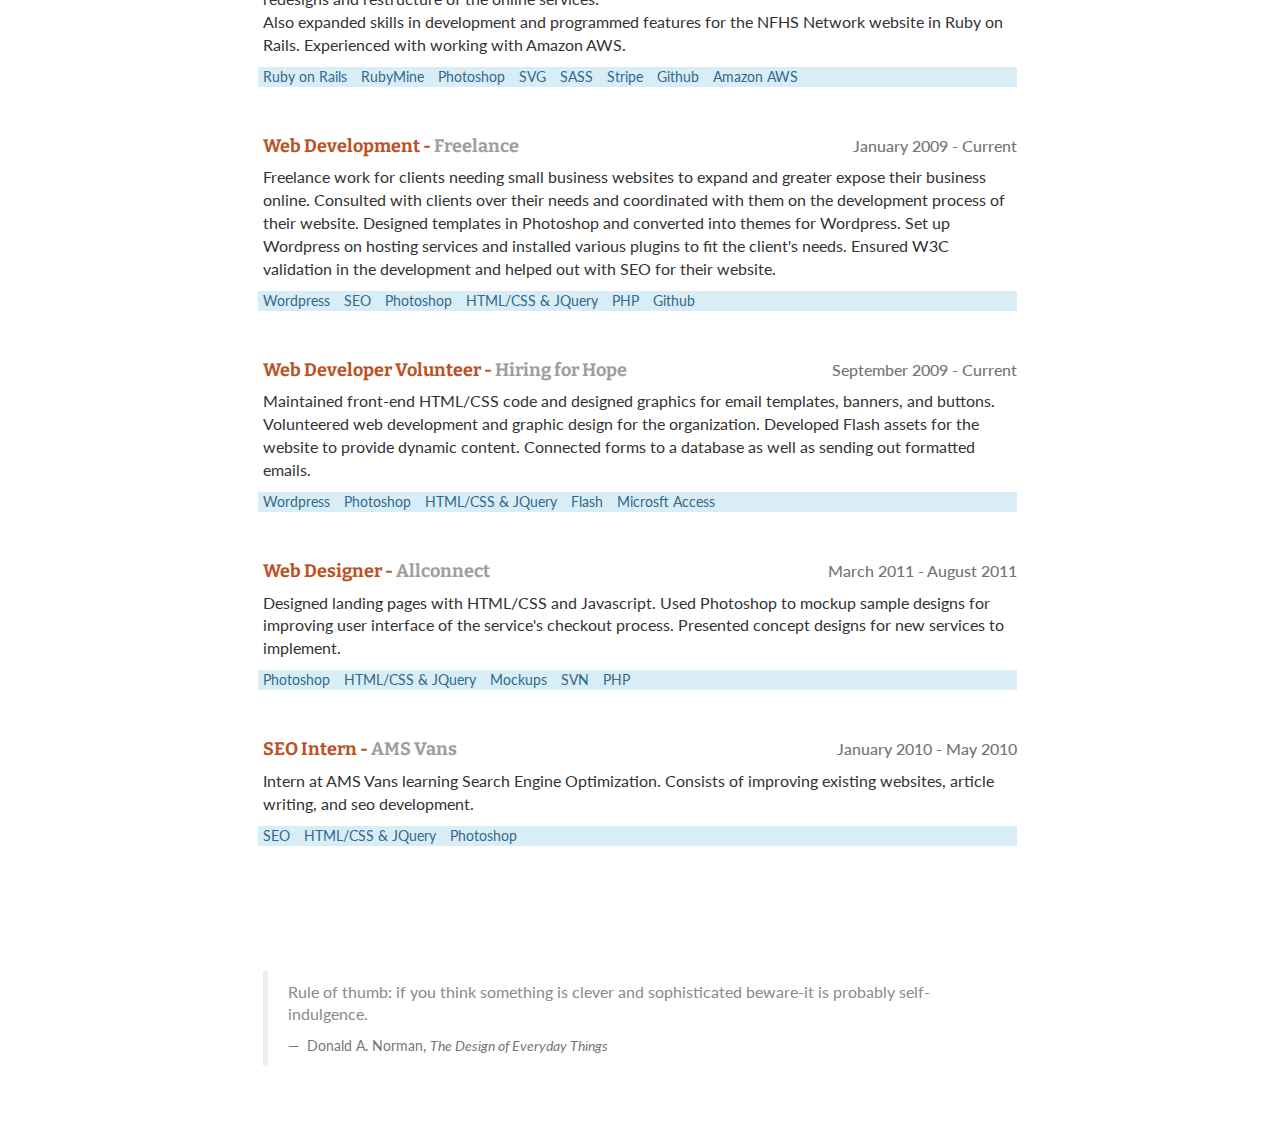
==== commit 9f1eb190: "Remove pdf of resume" ====
--- a/index.html
+++ b/index.html
@@ -75,15 +75,6 @@
             <li>
               <h2 class="skills-tab">Skills</h2>
             </li>
-            <li>
-              <a
-                href="Sabrina_Ferguson_Resume.pdf"
-                class="resume-download btn btn-link"
-                target="_blank"
-                title="Sabrina Ferguon - Resume"
-                >Download my Resume</a
-              >
-            </li>
           </ul>
           <div class="row experience-body">
             <div class="job col-md-10 col-md-offset-1">
